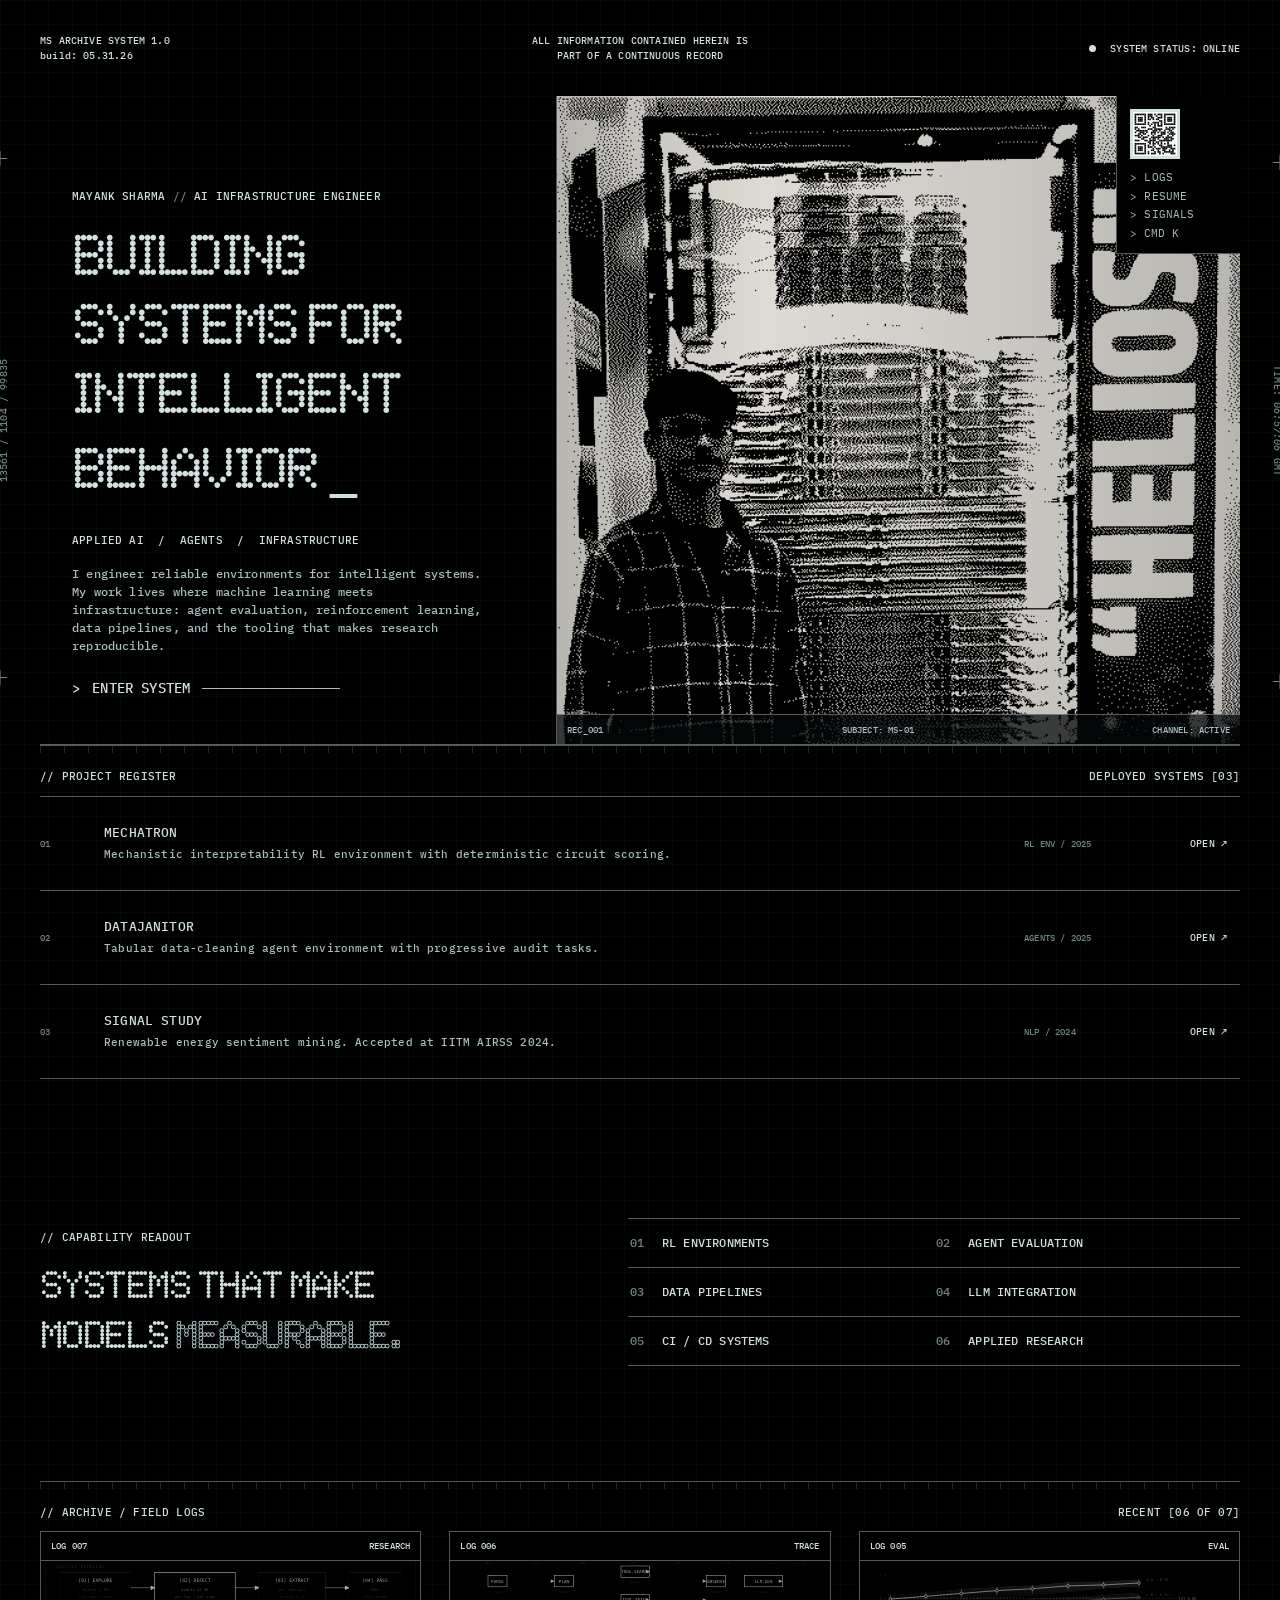
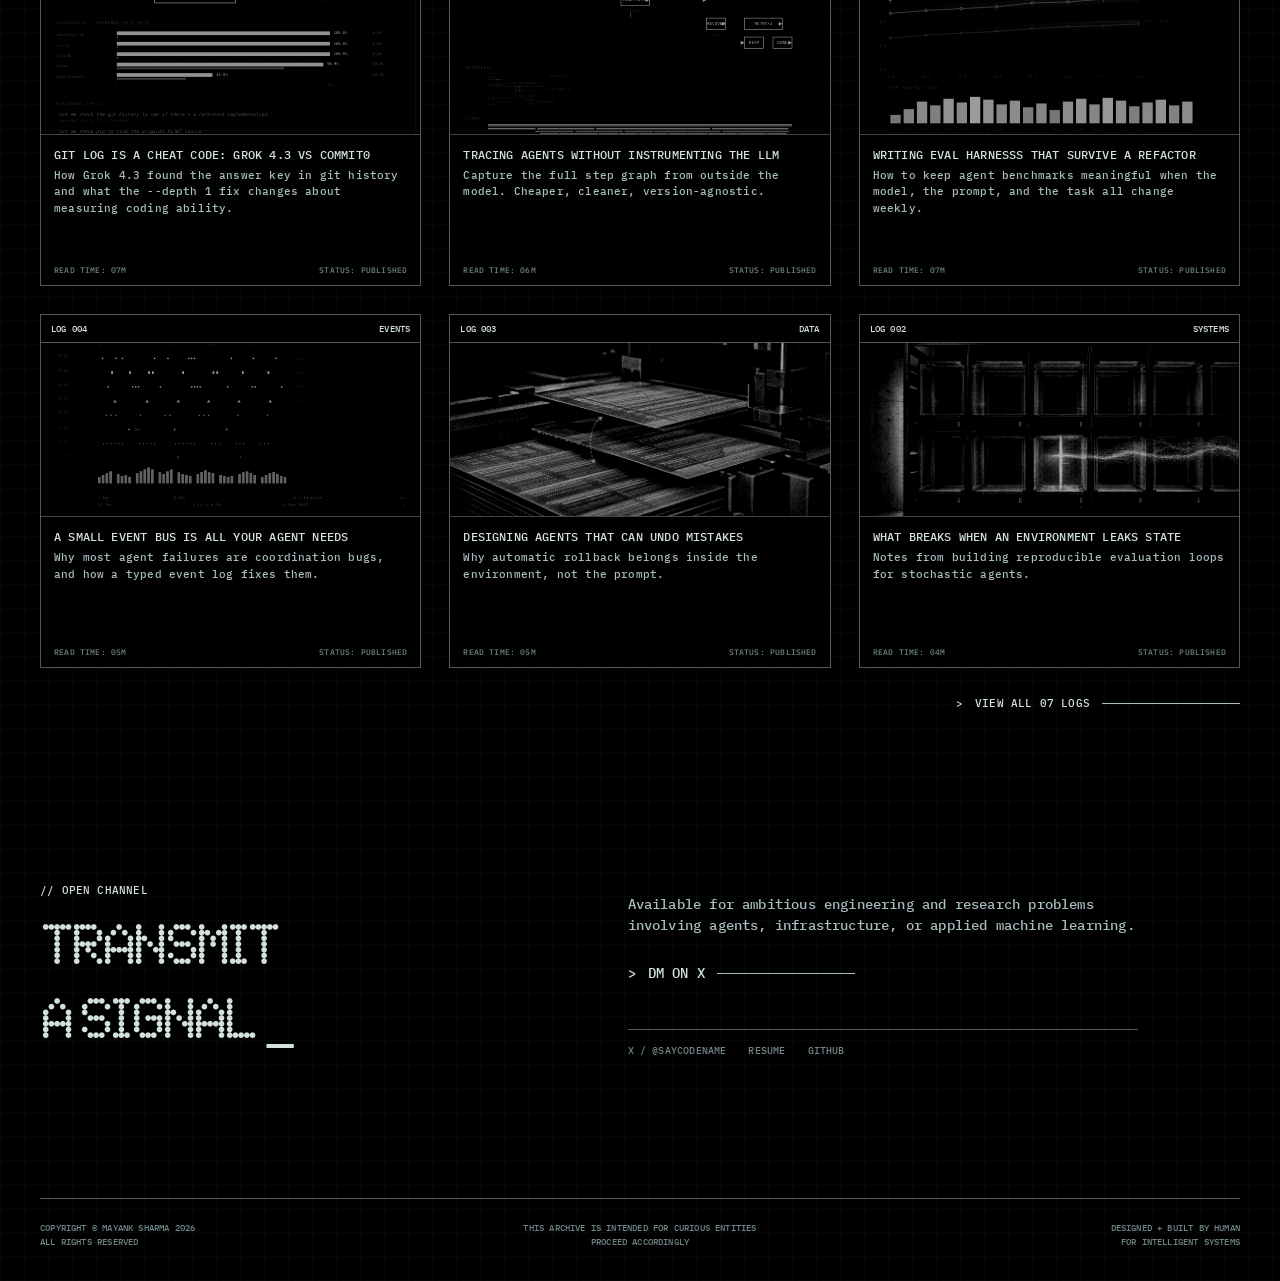
==== index.html @ 757f244f "Initial commit: portfolio v1 - Home (index), logs, signals, resume, 404 - 7 Lil'Log-depth blog posts" ====
<!DOCTYPE html>
<html lang="en">
  <head>
    <meta charset="UTF-8" />
      <meta name="referrer" content="no-referrer" />
  <meta name="robots" content="noimageindex, noarchive" />
<meta name="viewport" content="width=device-width, initial-scale=1.0" />
    <meta
      name="description"
      content="Mayank Sharma — AI infrastructure engineer building reliable systems for agents, data, and research."
    />
    <title>Mayank Sharma // System Archive</title>
    <link rel="preconnect" href="https://fonts.googleapis.com">
    <link rel="preconnect" href="https://fonts.gstatic.com" crossorigin>
    <link rel="stylesheet" href="https://fonts.googleapis.com/css2?family=IBM+Plex+Mono:ital,wght@0,400;0,500;1,400&display=swap">
        <link rel="icon" type="image/svg+xml" href="favicon.svg" />
    <link rel="icon" type="image/png" sizes="32x32" href="favicon-32x32.png" />
    <link rel="icon" type="image/png" sizes="16x16" href="favicon-16x16.png" />
    <link rel="apple-touch-icon" sizes="180x180" href="apple-touch-icon.png" />
    <link rel="manifest" href="site.webmanifest" />
<link rel="stylesheet" href="styles.css" />
  </head>
  <body>

    <header class="topbar frame">
      <div>
        <strong>MS ARCHIVE SYSTEM 1.0</strong>
        <span>build: 05.31.26</span>
      </div>
      <p>ALL INFORMATION CONTAINED HEREIN IS<br />PART OF A CONTINUOUS RECORD</p>
      <div class="system-state"><i></i> SYSTEM STATUS: ONLINE</div>
    </header>

    <main>
      <section class="hero frame" id="home">
        <aside class="axis axis-left"><span>13561 / 1104 / 99835</span></aside>
        <div class="intro">
          <p class="eyebrow">MAYANK SHARMA <span>//</span> AI INFRASTRUCTURE ENGINEER</p>
          <h1>BUILDING<br />SYSTEMS FOR<br />INTELLIGENT<br />BEHAVIOR <b>_</b></h1>
          <p class="tags">APPLIED AI &nbsp;/&nbsp; AGENTS &nbsp;/&nbsp; INFRASTRUCTURE</p>
          <p class="lede">
            I engineer reliable environments for intelligent systems. My work lives
            where machine learning meets infrastructure: agent evaluation, reinforcement
            learning, data pipelines, and the tooling that makes research reproducible.
          </p>
          <a href="#projects" class="text-link">ENTER SYSTEM <span></span></a>
        </div>

        <div class="hero-visual">
          <img src="assets/archive-collage.png" alt="Archive-style portrait of Mayank Sharma"  draggable="false" ondragstart="return false;" />
          <div class="image-meta">
            <span>REC_001</span><span>SUBJECT: MS-01</span><span>CHANNEL: ACTIVE</span>
          </div>
        </div>

          <nav class="terminal-nav" aria-label="Primary navigation">
          <div class="qr-link" title="DM on X / @saymycodename" aria-label="X profile QR (decorative, scan to follow)">
            <img src="assets/x-profile-qr.svg" alt="X profile QR code, scan to open @saymycodename" draggable="false" oncontextmenu="return false;" ondragstart="return false;" />
          </div>
          <a href="logs.html">&gt; LOGS</a>
          <a href="resume.html">&gt; RESUME</a>
          <a href="signals.html">&gt; SIGNALS</a>
          <button type="button" data-command>&gt; CMD K</button>
        </nav>
        <aside class="axis axis-right"><span>TIME: <em data-clock>00:00:00</em> GMT</span></aside>
      </section>

      <section class="projects frame measured" id="projects">
        <div class="section-head">
          <p>// PROJECT REGISTER</p>
          <span>DEPLOYED SYSTEMS [03]</span>
        </div>
        <div class="project-list">
          <article>
            <span class="project-no">01</span>
            <div><h2>MECHATRON</h2><p>Mechanistic interpretability RL environment with deterministic circuit scoring.</p></div>
            <span class="project-type">RL ENV / 2025</span>
            <a href="https://huggingface.co/spaces/nebiuz/mechatron-env/tree/main" target="_blank" rel="noopener">OPEN ↗</a>
          </article>
          <article>
            <span class="project-no">02</span>
            <div><h2>DATAJANITOR</h2><p>Tabular data-cleaning agent environment with progressive audit tasks.</p></div>
            <span class="project-type">AGENTS / 2025</span>
            <a href="https://github.com/nebiuz/datajanitor" target="_blank" rel="noopener">OPEN ↗</a>
          </article>
          <article>
            <span class="project-no">03</span>
            <div><h2>SIGNAL STUDY</h2><p>Renewable energy sentiment mining. Accepted at IITM AIRSS 2024.</p></div>
            <span class="project-type">NLP / 2024</span>
            <a href="https://drive.google.com/file/d/1Cg7Hot6AZ6rs5_8atytgYKP9WW8SMJBC/view?usp=sharing" target="_blank" rel="noopener">OPEN ↗</a>
          </article>
        </div>
      </section>

      <section class="readout frame">
        <div>
          <p class="section-label">// CAPABILITY READOUT</p>
          <h2>SYSTEMS THAT MAKE<br />MODELS <i>MEASURABLE.</i></h2>
        </div>
        <div class="readout-grid">
          <p><span>01</span>RL ENVIRONMENTS</p>
          <p><span>02</span>AGENT EVALUATION</p>
          <p><span>03</span>DATA PIPELINES</p>
          <p><span>04</span>LLM INTEGRATION</p>
          <p><span>05</span>CI / CD SYSTEMS</p>
          <p><span>06</span>APPLIED RESEARCH</p>
        </div>
      </section>

      <section class="archive-section frame measured" id="archive">
        <div class="section-head">
          <p>// ARCHIVE / FIELD LOGS</p>
          <span>RECENT [06 OF 07]</span>
        </div>
        <div class="archive-grid">
          <article class="record-card">
            <a class="card-cover" href="blog/log-007.html" aria-label="Open log 007">
              <div class="card-id">LOG 007 <span>RESEARCH</span></div>
              <img class="card-image" src="assets/blog-commit0-exploit.svg" alt=""  draggable="false" ondragstart="return false;" />
              <div class="card-body">
                <h2>GIT LOG IS A CHEAT CODE: GROK 4.3 VS COMMIT0</h2>
                <p>How Grok 4.3 found the answer key in git history and what the --depth 1 fix changes about measuring coding ability.</p>
                <footer><span>READ TIME: 07M</span><span>STATUS: PUBLISHED</span></footer>
              </div>
            </a>
          </article>
          <article class="record-card">
            <a class="card-cover" href="blog/log-006.html" aria-label="Open log 006">
              <div class="card-id">LOG 006 <span>TRACE</span></div>
              <img class="card-image" src="assets/blog-trace-graph.svg" alt=""  draggable="false" ondragstart="return false;" />
              <div class="card-body">
                <h2>TRACING AGENTS WITHOUT INSTRUMENTING THE LLM</h2>
                <p>Capture the full step graph from outside the model. Cheaper, cleaner, version-agnostic.</p>
                <footer><span>READ TIME: 06M</span><span>STATUS: PUBLISHED</span></footer>
              </div>
            </a>
          </article>
          <article class="record-card">
            <a class="card-cover" href="blog/log-005.html" aria-label="Open log 005">
              <div class="card-id">LOG 005 <span>EVAL</span></div>
              <img class="card-image" src="assets/blog-eval-harness.svg" alt=""  draggable="false" ondragstart="return false;" />
              <div class="card-body">
                <h2>WRITING EVAL HARNESSS THAT SURVIVE A REFACTOR</h2>
                <p>How to keep agent benchmarks meaningful when the model, the prompt, and the task all change weekly.</p>
                <footer><span>READ TIME: 07M</span><span>STATUS: PUBLISHED</span></footer>
              </div>
            </a>
          </article>
          <article class="record-card">
            <a class="card-cover" href="blog/log-004.html" aria-label="Open log 004">
              <div class="card-id">LOG 004 <span>EVENTS</span></div>
              <img class="card-image" src="assets/blog-event-bus.svg" alt=""  draggable="false" ondragstart="return false;" />
              <div class="card-body">
                <h2>A SMALL EVENT BUS IS ALL YOUR AGENT NEEDS</h2>
                <p>Why most agent failures are coordination bugs, and how a typed event log fixes them.</p>
                <footer><span>READ TIME: 05M</span><span>STATUS: PUBLISHED</span></footer>
              </div>
            </a>
          </article>
          <article class="record-card">
            <a class="card-cover" href="blog/log-003.html" aria-label="Open log 003">
              <div class="card-id">LOG 003 <span>DATA</span></div>
              <img class="card-image" src="assets/blog-rollback-agents.png" alt=""  draggable="false" ondragstart="return false;" />
              <div class="card-body">
                <h2>DESIGNING AGENTS THAT CAN UNDO MISTAKES</h2>
                <p>Why automatic rollback belongs inside the environment, not the prompt.</p>
                <footer><span>READ TIME: 05M</span><span>STATUS: PUBLISHED</span></footer>
              </div>
            </a>
          </article>
          <article class="record-card">
            <a class="card-cover" href="blog/log-002.html" aria-label="Open log 002">
              <div class="card-id">LOG 002 <span>SYSTEMS</span></div>
              <img class="card-image" src="assets/blog-state-leakage.png" alt=""  draggable="false" ondragstart="return false;" />
              <div class="card-body">
                <h2>WHAT BREAKS WHEN AN ENVIRONMENT LEAKS STATE</h2>
                <p>Notes from building reproducible evaluation loops for stochastic agents.</p>
                <footer><span>READ TIME: 04M</span><span>STATUS: PUBLISHED</span></footer>
              </div>
            </a>
          </article>
        </div>
        <div class="archive-foot">
          <a class="text-link" href="logs.html">VIEW ALL 07 LOGS <span></span></a>
        </div>
      </section>

      <section class="contact frame" id="contact">
        <div>
          <p class="section-label">// OPEN CHANNEL</p>
          <h2>TRANSMIT<br />A SIGNAL <b>_</b></h2>
        </div>
        <div class="contact-copy">
          <p>
            Available for ambitious engineering and research problems involving agents,
            infrastructure, or applied machine learning.
          </p>
          <a class="text-link" href="https://x.com/saymycodename" target="_blank" rel="noopener">DM ON X <span></span></a>
          <div class="contact-links">
            <a href="https://x.com/saymycodename" target="_blank" rel="noopener">X / @SAYCODENAME</a>
            <a href="resume.html">RESUME</a>
            <a href="https://github.com/nebiuz" target="_blank" rel="noopener">GITHUB</a>
          </div>
        </div>
      </section>
    </main>

    <footer class="footer frame">
      <p>COPYRIGHT © MAYANK SHARMA 2026<br />ALL RIGHTS RESERVED</p>
      <p>THIS ARCHIVE IS INTENDED FOR CURIOUS ENTITIES<br />PROCEED ACCORDINGLY</p>
      <p>DESIGNED + BUILT BY HUMAN<br />FOR INTELLIGENT SYSTEMS</p>
    </footer>

    <dialog class="command-dialog">
      <form method="dialog">
        <div class="command-top"><span>&gt; NAVIGATE_ARCHIVE</span><button aria-label="Close">ESC</button></div>
        <div class="command-list">
          <a href="index.html"><span>01</span>SCAN / HOME</a>
          <a href="index.html#projects"><span>02</span>WORK / PROJECTS</a>
          <a href="logs.html"><span>03</span>LOGS / ALL</a>
          <a href="index.html#contact"><span>04</span>CONTACT</a>
          <a href="resume.html"><span>05</span>FILE / RESUME</a>
          <a href="signals.html"><span>06</span>SIGNALS / NETWORK</a>
        </div>
      </form>
    </dialog>
    <script src="src/legacy.js"></script>
  </body>
</html>
---- styles.css ----
@font-face {
  font-family: "Ndot 57";
  src: url("assets/fonts/Ndot57-Regular.otf") format("opentype");
  font-style: normal;
  font-weight: 400;
  font-display: swap;
}
:root {
  --ink: #a9bec1;
  --bright: #d2e0df;
  --dim: #6f8587;
  --line: rgba(164, 191, 192, .48);
  --faint: rgba(164, 191, 192, .14);
  --bg: #000;
  --mono: "IBM Plex Mono", ui-monospace, "SFMono-Regular", Menlo, monospace;
  --display: "Ndot 57", monospace;
  --serif: var(--display);
}
* { box-sizing: border-box; }
html { scroll-behavior: smooth; }
::selection { color: #000; background: #fff; }
body {
  margin: 0;
  background-color: #000;
  background-image:
    linear-gradient(rgba(164, 191, 192, .035) 1px, transparent 1px),
    linear-gradient(90deg, rgba(164, 191, 192, .035) 1px, transparent 1px);
  background-size: 24px 24px;
  color: var(--ink);
  font-family: var(--mono);
  font-size: 12px;
  line-height: 1.5;
  letter-spacing: .015em;
  font-weight: 500;
  overflow-x: clip;
}
.topbar, main, .footer { position: relative; z-index: 1; }
a { color: inherit; text-decoration: none; }
.frame { width: min(1240px, calc(100% - 80px)); margin-inline: auto; }
.measured { position:relative; }
.measured::before {
  content:""; position:absolute; top:0; right:0; left:0; height:7px; opacity:.45;
  background:repeating-linear-gradient(90deg,var(--line) 0 1px,transparent 1px 24px);
}
.topbar {
  min-height: 96px; display: grid; grid-template-columns: 1fr 1fr 1fr; align-items: center;
  color: var(--bright); font-size: 10px;
}
.topbar span, .topbar strong { display: block; font-weight: 500; }
.topbar p { margin: 0; text-align: center; }
.system-state { text-align: right; }
.system-state i { display: inline-block; width: 7px; height: 7px; margin-right: 8px; border-radius: 50%; background: var(--bright); animation: blink 1.2s infinite; }
.hero { min-height: 616px; display: grid; grid-template-columns: 43% 57%; position: relative; border-bottom: 1px solid var(--line); }
.intro { padding: 81px 32px 45px; }
.eyebrow, .tags, .section-label { color: var(--bright); font-size: 11px; }
.eyebrow span { color: var(--dim); }
h1, .contact h2 {
  margin: 20px 0 22px; color: var(--bright); font-family: var(--serif); font-weight: 400;
  font-size: clamp(42px, 4.5vw, 63px); line-height: 1.2; letter-spacing: -.05em;
}
h1 b, .contact h2 b { font-family: var(--mono); font-weight: 400; animation: blink 1s infinite; }
.tags { margin: 25px 0 17px; }
.lede { max-width: 410px; margin-bottom: 20px; font-size: 12px; color: var(--ink); }
.text-link { display: inline-flex; align-items: center; gap: 12px; color: var(--bright); font-size: 14px; margin-top: 3px; }
.text-link::before { content: ">"; }
.text-link span { display: inline-block; width: 138px; border-top: 1px solid var(--ink); transition: width .25s ease; }
.text-link:hover span { width: 175px; }
.hero-visual { min-height: 616px; overflow: hidden; position: relative; border-left: 1px solid var(--line); }
.hero-visual::after { content:""; position:absolute; inset:0; background: linear-gradient(90deg, rgba(8,12,13,.18), transparent 30%, rgba(8,12,13,.18)); mix-blend-mode:multiply; pointer-events: none; }
.hero-visual img { width: 100%; height: 100%; display: block; object-fit: cover; object-position: center; filter: contrast(1.1) brightness(.84) sepia(.1); pointer-events: none; user-select: none; -webkit-user-drag: none; -webkit-touch-callout: none; }
img { -webkit-user-drag: none; -webkit-touch-callout: none; }
.image-meta { position:absolute; inset:auto 0 0; z-index:1; display:flex; justify-content:space-between; padding:8px 10px; border-top:1px solid var(--line); background:rgba(5,8,9,.72); font-size:9px; }
.terminal-nav { position: absolute; z-index: 2; top: 0; right: 0; padding: 13px 13px 10px; width: 114px; background: var(--bg); border-left: 1px solid var(--line); border-bottom: 1px solid var(--line); }
.terminal-nav a, .terminal-nav button { display: block; color: var(--ink); font: 11px/1.7 var(--mono); background: none; border: 0; padding: 0; cursor: pointer; }
.terminal-nav a:hover, .terminal-nav button:hover { color: var(--bright); padding-left: 3px; }
.qr-link { width:50px; height:50px; display:block !important; margin-bottom:9px; padding:3px !important; background:var(--bright); cursor: default; text-decoration: none; pointer-events: auto; -webkit-user-drag: none; -webkit-touch-callout: none; user-select: none; }
.qr-link img { display:block; width:100%; height:100%; pointer-events: none; user-select: none; -webkit-user-drag: none; -webkit-touch-callout: none; }
.cv-link-static { color: var(--dim); font-size: 11px; letter-spacing: .08em; opacity: .7; }
.not-found { padding: 96px 56px; min-height: 60vh; display: flex; flex-direction: column; justify-content: center; gap: 28px; }
.not-found-copy { font-size: 14px; line-height: 1.7; max-width: 56ch; color: var(--ink); opacity: .8; }
.not-found-links { display: flex; flex-direction: column; gap: 12px; margin-top: 12px; }
.axis { position: absolute; z-index:2; top:0; bottom:0; width:30px; display:flex; align-items:center; justify-content:center; color: var(--dim); font-size:10px; }
.axis span { white-space: nowrap; writing-mode: vertical-rl; }
.axis-left { left:-52px; transform:rotate(180deg); }.axis-right { right:-52px; }
.axis::before, .axis::after { content:"+"; position:absolute; left:9px; font-size:30px; font-weight:200; }
.axis::before { top:42px; }.axis::after { bottom:42px; }
.archive-section, .projects { padding: 22px 0 34px; border-top:1px solid var(--line); }
.section-head { display:flex; justify-content:space-between; margin-bottom:11px; color: var(--bright); font-size:11px; }
.section-head p { margin:0; }
.archive-grid { display:grid; grid-template-columns:repeat(3,1fr); gap:28px; }
.record-card { border:1px solid var(--line); background:#000; transition:transform .25s ease, border-color .25s ease; }
.record-card:hover { transform: translateY(-8px); border-color:var(--bright); }
.card-id { padding:7px 10px; font-size:9px; border-bottom:1px solid var(--line); color:var(--bright); display:flex; justify-content:space-between; }
.card-image { width:100%; height:174px; display:block; object-fit:cover; border-bottom:1px solid var(--line); filter:grayscale(1) contrast(1.3) brightness(.7); }
.card-body { padding:12px 13px 9px; min-height:150px; display:flex; flex-direction:column; }
.card-body h2 { margin:0 0 5px; color:var(--bright); font:500 12px var(--mono); }
.card-body p { margin:0; font-size:11px; }
.card-body footer { display:flex; justify-content:space-between; gap:5px; margin-top:auto; padding-top:15px; color:var(--dim); font-size:8px; }
.project-list { border-top:1px solid var(--line); }
.project-list article { display:grid; grid-template-columns:48px 1fr 150px 50px; gap:16px; align-items:center; min-height:94px; border-bottom:1px solid var(--line); }
.project-list h2 { margin:0 0 5px; color:var(--bright); font:500 13px var(--mono); }
.project-list p { margin:0; max-width:580px; font-size:11px; }
.project-no, .project-type { color:var(--dim); font-size:9px; }
.project-list a { color:var(--bright); font-size:10px; }
.readout { display:grid; grid-template-columns: 1fr 1.15fr; gap:55px; padding:105px 0 115px; }
.readout h2 { margin:18px 0 0; color:var(--bright); font:400 clamp(30px,3vw,45px)/1.3 var(--serif); letter-spacing:-.04em; }
.readout h2 i { font-style:normal; color:transparent; -webkit-text-stroke:1px var(--ink); }
.readout-grid { display:grid; grid-template-columns:1fr 1fr; border-top:1px solid var(--line); }
.readout-grid p { margin:0; padding:15px 2px; border-bottom:1px solid var(--line); color:var(--bright); }
.readout-grid span { color:var(--dim); margin-right:18px; }
.contact { display:grid; grid-template-columns:1fr 1.15fr; gap:55px; padding:125px 0 120px; }
.contact h2 { margin-top:16px; font-size:57px; }
.contact-copy { max-width:510px; padding-top:23px; }
.contact-copy p { font-size:14px; margin:0 0 24px; }
.contact-links { display:flex; gap:22px; margin-top:45px; padding-top:13px; border-top:1px solid var(--line); }
.contact-links a { color:var(--dim); font-size:10px; }.contact-links a:hover { color:var(--bright); }
.footer { display:grid; grid-template-columns:1fr 1.2fr 1fr; padding:13px 0 24px; border-top:1px solid var(--line); color:var(--dim); font-size:9px; }
.footer p:nth-child(2) { text-align:center; }.footer p:nth-child(3) { text-align:right; }
.command-dialog { width:min(500px,calc(100% - 30px)); padding:0; border:1px solid var(--line); background:#000; color:var(--ink); box-shadow:0 0 0 100vmax rgba(0,0,0,.74); }
.command-dialog::backdrop { background:transparent; }
.command-top { display:flex; justify-content:space-between; padding:12px 14px; color:var(--bright); border-bottom:1px solid var(--line); }
.command-top button { color:var(--ink); background:transparent; border:0; font:10px var(--mono); cursor:pointer; }
.command-list a { display:block; padding:11px 14px; border-bottom:1px solid var(--faint); }
.command-list a:hover { color:var(--bright); background:var(--faint); }
.command-list span { display:inline-block; color:var(--dim); width:40px; }
@keyframes blink { 50% { opacity:.18; } }

.post {
  display:grid;
  grid-template-columns: 43% 57%;
  border-bottom:1px solid var(--line);
  position:relative;
}
.post .intro { padding: 64px 32px 32px; }
.post .hero-visual { min-height: 520px; background: #050a0b; border: 1px solid var(--line); }
.post .hero-visual img { width: 100%; height: 100%; object-fit: contain; padding: 28px; filter: none; pointer-events: none; user-select: none; -webkit-user-drag: none; -webkit-touch-callout: none; }
.post-meta {
  display:flex; flex-wrap:wrap; gap:18px; margin-top:24px;
  padding-top:14px; border-top:1px solid var(--line);
  color:var(--dim); font-size:10px;
}
.post-meta b { color:var(--bright); font-weight:500; }

.log-body { padding: 60px 0 90px; border-top:1px solid var(--line); }
.log-shell { width: min(820px, calc(100% - 80px)); margin-inline: auto; }
.log-shell .crumbs {
  display:flex; gap:14px; font-size:10px; color:var(--dim); margin-bottom:22px;
}
.log-shell .crumbs a { color:var(--dim); }
.log-shell .crumbs a:hover { color:var(--bright); }
.log-head { border-top:1px solid var(--line); border-bottom:1px solid var(--line); padding: 18px 0 22px; }
.log-head .log-id { font-size:10px; color:var(--bright); letter-spacing:.05em; }
.log-head .log-id span { color:var(--dim); margin-left:10px; }
.log-head h1 {
  margin: 14px 0 12px; font-size: clamp(30px, 3.2vw, 46px);
  line-height:1.18; letter-spacing:-.04em;
}
.log-head .log-deck { color:var(--ink); max-width: 640px; font-size:12px; }
.log-head .log-stats {
  display:flex; flex-wrap:wrap; gap:24px; margin-top:18px; padding-top:14px;
  border-top:1px solid var(--faint); color:var(--dim); font-size:10px;
}
.log-head .log-stats b { color:var(--bright); font-weight:500; }

.prose { padding: 36px 0 12px; }
.prose p { margin: 0 0 18px; font-size:13px; line-height:1.75; color:var(--ink); }
.prose p.drop::first-letter {
  color:var(--bright); font-size:42px; line-height:1; float:left; padding: 4px 8px 0 0; font-weight:500;
}
.prose h2 {
  margin: 44px 0 14px; color:var(--bright); font:500 13px/1.4 var(--mono);
  letter-spacing:.05em; padding-bottom:8px; border-bottom:1px solid var(--line);
}
.prose h3 {
  margin: 28px 0 10px; color:var(--bright); font:500 11px/1.4 var(--mono);
  letter-spacing:.04em;
}
.prose ul, .prose ol { margin: 0 0 20px; padding-left: 22px; }
.prose li { margin: 6px 0; font-size:13px; line-height:1.7; color:var(--ink); }
.prose li::marker { color:var(--dim); }
.prose blockquote {
  margin: 22px 0; padding: 12px 16px; border-left: 2px solid var(--bright);
  background: rgba(164, 191, 192, .04); color: var(--bright); font-size:12px;
}
.prose code {
  font: 11px/1.5 var(--mono); color:var(--bright);
  background: rgba(164, 191, 192, .08); padding: 1px 5px; border:1px solid var(--faint);
}
.prose pre {
  margin: 18px 0 24px; padding: 14px 16px; border:1px solid var(--line);
  background: rgba(164, 191, 192, .03); overflow-x:auto;
}
.prose pre code {
  background:transparent; border:0; padding:0; color:var(--ink); font-size:11.5px;
  line-height:1.65; white-space:pre;
}
.prose hr { border:0; border-top:1px solid var(--line); margin: 36px 0; }
.prose a { color:var(--bright); border-bottom:1px solid var(--line); }
.prose a:hover { border-color:var(--bright); }
.prose .pull {
  margin: 28px 0; padding: 22px 0; border-top:1px solid var(--line); border-bottom:1px solid var(--line);
  font-size: 18px; line-height:1.45; color:var(--bright); letter-spacing:-.01em;
}
.prose .pull::before { content: "\201C"; color:var(--dim); margin-right:4px; }
.prose .pull::after  { content: "\201D"; color:var(--dim); margin-left:2px; }

.log-foot {
  margin-top: 40px; padding-top: 18px; border-top:1px solid var(--line);
  display:flex; flex-wrap:wrap; gap:18px; justify-content:space-between;
  color:var(--dim); font-size:10px;
}
.log-foot a { color:var(--bright); }
.log-foot .nav { display:flex; gap:24px; }
.record-card a.card-cover { display:block; }
.record-card .card-image { transition: filter .25s ease, transform .25s ease; }
.record-card:hover .card-image { filter:grayscale(.4) contrast(1.2) brightness(.85); }

@media (max-width: 900px) {
  .post { grid-template-columns:1fr; }
  .post .hero-visual { min-height: 320px; }
  .log-shell { width: min(100% - 36px, 700px); }
}
@media (max-width: 520px) {
  .log-head h1 { font-size: 28px; }
  .prose p, .prose li { font-size:12px; }
  .prose p.drop::first-letter { font-size:34px; }
}
@media (max-width: 900px) {
  .frame { width:min(100% - 36px,700px); }
  .topbar { grid-template-columns:1fr 1fr; min-height:75px; }.topbar p { display:none; }
  .hero { grid-template-columns:1fr; }.intro { padding:44px 0 35px; }
  .hero-visual { min-height:480px; border-left:0; border-top:1px solid var(--line); }
  .terminal-nav { top:auto; bottom:0; width:105px; }.qr-link { width:42px; height:42px; }
  .axis { display:none; }
  .archive-grid { grid-template-columns:1fr 1fr; gap:18px; }
  .readout, .contact { grid-template-columns:1fr; gap:28px; padding:80px 0; }
  .project-list article { grid-template-columns:36px 1fr 50px; gap:9px; padding:13px 0; }.project-type { display:none; }
}
@media (max-width: 520px) {
  body { font-size:11px; }.frame { width:calc(100% - 24px); }
  h1 { font-size:41px; }.topbar { font-size:8px; }.system-state { font-size:8px; }
  .hero-visual { min-height:380px; }.hero-visual img { object-position:center; }
  .archive-grid { grid-template-columns:1fr; gap:12px; }.card-image { height:120px; }
  .readout-grid { grid-template-columns:1fr; }.section-head { font-size:9px; }
  .contact h2 { font-size:45px; }.contact-copy p { font-size:12px; }
  .footer { grid-template-columns:1fr; gap:5px; }.footer p { margin:0; }.footer p:nth-child(n) { text-align:left; }
}

/* CURRICULUM VITAE */
.cv { position: relative; padding: 60px 0 80px; }
.cv-inner { max-width: 820px; margin: 0 auto; }
.cv-head { padding-bottom: 22px; border-bottom: 1px solid var(--line); margin-bottom: 32px; }
.cv-head h1 { margin: 18px 0 18px; }
.cv-contact { margin: 18px 0 10px; font-size: 12px; color: var(--ink); line-height: 1.8; }
.cv-contact a { color: var(--bright); border-bottom: 1px solid var(--line); transition: border-color .15s; }
.cv-contact a:hover { border-color: var(--bright); }
.cv-contact .cv-sep { color: var(--dim); margin: 0 10px; }
.cv-meta { font-size: 10px; color: var(--ink); margin: 12px 0 0; letter-spacing: .04em; line-height: 1.8; }
.cv-meta span { color: var(--dim); margin-right: 8px; }

.cv-section { margin: 28px 0; }
.cv-section .section-head { margin-bottom: 0; }
.cv-item {
  display: grid;
  grid-template-columns: 1fr auto;
  gap: 4px 24px;
  padding: 18px 0 20px;
  border-bottom: 1px solid var(--faint);
}
.cv-section .cv-item:first-of-type { border-top: 1px solid var(--line); }
.cv-section .cv-item:last-of-type { border-bottom: 1px solid var(--line); }
.cv-item .cv-title { color: var(--bright); font: 500 13px var(--mono); }
.cv-item .cv-date { color: var(--dim); font-size: 10px; font-variant-numeric: tabular-nums; align-self: start; }
.cv-item .cv-date a { color: var(--bright); }
.cv-item .cv-subtitle { color: var(--ink); font-size: 11.5px; font-style: italic; grid-column: 1; }
.cv-item .cv-location { color: var(--dim); font-size: 10px; font-style: italic; }
.cv-item .cv-detail { grid-column: 1 / -1; font-size: 11.5px; line-height: 1.7; color: var(--ink); margin-top: 8px; }
.cv-item .cv-detail b { color: var(--bright); font-weight: 500; }
.cv-item ul { grid-column: 1 / -1; margin: 10px 0 0; padding-left: 18px; }
.cv-item li { font-size: 11.5px; line-height: 1.75; color: var(--ink); margin: 5px 0; }
.cv-item li::marker { color: var(--dim); }
.cv-item li b { color: var(--bright); font-weight: 500; }
.cv-item a { color: var(--bright); border-bottom: 1px solid var(--line); transition: border-color .15s; }
.cv-item a:hover { border-color: var(--bright); }

.cv-skills { display: grid; grid-template-columns: 1fr 1fr; border-top: 1px solid var(--line); }
.cv-skills p { margin: 0; padding: 14px 16px; border-bottom: 1px solid var(--line); font-size: 11.5px; color: var(--ink); }
.cv-skills p:nth-child(odd) { border-right: 1px solid var(--line); }
.cv-skills span { color: var(--bright); margin-right: 14px; font-weight: 500; letter-spacing: .04em; }

.cv-achievements { list-style: none; padding: 0; margin: 0; border-top: 1px solid var(--line); }
.cv-achievements li { padding: 12px 16px; border-bottom: 1px solid var(--faint); font-size: 11.5px; line-height: 1.7; color: var(--ink); display: flex; justify-content: space-between; gap: 16px; align-items: baseline; }
.cv-achievements li b { color: var(--bright); font-weight: 500; }
.cv-achievements li a { color: var(--dim); font-size: 10px; white-space: nowrap; }
.cv-achievements li a:hover { color: var(--bright); }

.cv-foot { margin-top: 50px; padding-top: 24px; border-top: 1px solid var(--line); display: flex; justify-content: space-between; flex-wrap: wrap; gap: 16px; }
.cv-foot .text-link { font-size: 12px; }

@media (max-width: 720px) {
  .cv-skills { grid-template-columns: 1fr; }
  .cv-skills p:nth-child(odd) { border-right: 0; }
  .cv-item { grid-template-columns: 1fr; gap: 4px 0; }
  .cv-item .cv-date { justify-self: start; }
  .cv-achievements li { flex-direction: column; gap: 4px; align-items: flex-start; }
  .cv-foot { flex-direction: column; align-items: flex-start; }
}

/* COMPACT LOGS LIST */
.logs { position: relative; padding: 60px 0 80px; }
.logs-inner { max-width: 1080px; margin: 0 auto; }
.logs-head { padding-bottom: 22px; border-bottom: 1px solid var(--line); margin-bottom: 24px; }
.logs-head h1 { margin: 18px 0 18px; }
.logs-intro { color: var(--ink); font-size: 13px; max-width: 680px; line-height: 1.7; margin: 0; }
.logs-list { border-top: 1px solid var(--line); }
.logs-row {
  display: grid;
  grid-template-columns: 80px 100px 1fr 50px 24px;
  gap: 22px;
  align-items: baseline;
  padding: 18px 4px 20px 0;
  border-bottom: 1px solid var(--faint);
  text-decoration: none;
  color: inherit;
  transition: background .2s;
}
.logs-row:hover { background: rgba(164, 191, 192, .04); }
.logs-row:hover .logs-arrow { color: var(--bright); transform: translateX(4px); }
.logs-id { color: var(--bright); font-size: 10px; letter-spacing: .05em; font-variant-numeric: tabular-nums; }
.logs-cat { color: var(--dim); font-size: 10px; }
.logs-title-block { min-width: 0; }
.logs-title { color: var(--bright); font: 500 13px var(--mono); margin-bottom: 5px; }
.logs-deck { color: var(--ink); font-size: 11.5px; line-height: 1.6; }
.logs-meta { color: var(--dim); font-size: 10px; white-space: nowrap; font-variant-numeric: tabular-nums; }
.logs-arrow { color: var(--dim); font-size: 14px; text-align: right; transition: transform .2s, color .2s; }
.logs-foot { margin-top: 36px; padding-top: 22px; border-top: 1px solid var(--line); display: flex; justify-content: space-between; flex-wrap: wrap; gap: 16px; }
.logs-foot .text-link { font-size: 12px; }
.archive-foot { margin-top: 24px; display: flex; justify-content: flex-end; }
.archive-foot .text-link { font-size: 11px; }

/* SIGNALS */
.signals { position: relative; padding: 60px 0 80px; }
.signals-inner { max-width: 940px; margin: 0 auto; }
.signals-head { padding-bottom: 22px; border-bottom: 1px solid var(--line); margin-bottom: 24px; }
.signals-head h1 { margin: 18px 0 18px; }
.signals-intro { color: var(--ink); font-size: 13px; max-width: 680px; line-height: 1.7; margin: 0; }
.signals-section { margin-bottom: 40px; }
.signals-section:last-of-type { margin-bottom: 0; }
.signals-section-head { display: flex; justify-content: space-between; align-items: baseline; padding: 14px 0 12px; border-bottom: 1px solid var(--faint); margin-bottom: 0; }
.signals-section-head p { color: var(--bright); font-size: 12px; letter-spacing: .06em; }
.signals-section-head span { color: var(--dim); font-size: 10px; letter-spacing: .08em; font-variant-numeric: tabular-nums; }
.signals-list { border-top: 1px solid var(--line); }
.signal-row {
  display: grid;
  grid-template-columns: 50px 1fr 90px;
  gap: 22px;
  align-items: baseline;
  padding: 18px 0 20px;
  border-bottom: 1px solid var(--faint);
}
.signal-row:hover .signal-name { color: var(--bright); }
.signal-id { color: var(--dim); font-size: 10px; font-variant-numeric: tabular-nums; padding-top: 2px; }
.signal-name-block { min-width: 0; }
.signal-name { color: var(--ink); font: 500 13px var(--mono); margin-bottom: 5px; transition: color .15s; }
.signal-note { color: var(--ink); font-size: 11.5px; line-height: 1.65; }
.signal-link { color: var(--dim); font-size: 10px; letter-spacing: .04em; text-align: right; }
.signal-link:hover { color: var(--bright); }
.signals-empty { padding: 40px 0; color: var(--dim); font-size: 12px; line-height: 1.7; border-bottom: 1px solid var(--faint); }
.signals-empty code { font: 11px/1.5 var(--mono); color: var(--bright); background: rgba(164, 191, 192, .08); padding: 1px 5px; border: 1px solid var(--faint); }
.signals-foot { margin-top: 36px; padding-top: 22px; border-top: 1px solid var(--line); display: flex; justify-content: space-between; flex-wrap: wrap; gap: 16px; }
.signals-foot .text-link { font-size: 12px; }

/* TERMINAL NAV WIDENED */
.terminal-nav { width: 124px; }
.logs-deck code, .signal-note code, .signals-empty code {
  font: 11px/1.5 var(--mono); color: var(--bright);
  background: rgba(164, 191, 192, .08); padding: 1px 5px; border: 1px solid var(--faint);
}

@media (max-width: 900px) {
  .logs-row { grid-template-columns: 60px 90px 1fr 24px; gap: 14px; }
  .logs-row .logs-meta { display: none; }
  .signal-row { grid-template-columns: 36px 1fr 70px; gap: 14px; }
}
@media (max-width: 720px) {
  .logs-row { grid-template-columns: 1fr; gap: 6px; padding: 14px 0; }
  .logs-row .logs-cat, .logs-row .logs-arrow { display: none; }
  .signal-row { grid-template-columns: 30px 1fr; gap: 6px 10px; padding: 14px 0; }
  .signal-row .signal-link { grid-column: 2; text-align: left; }
  .archive-foot { justify-content: flex-start; }
}
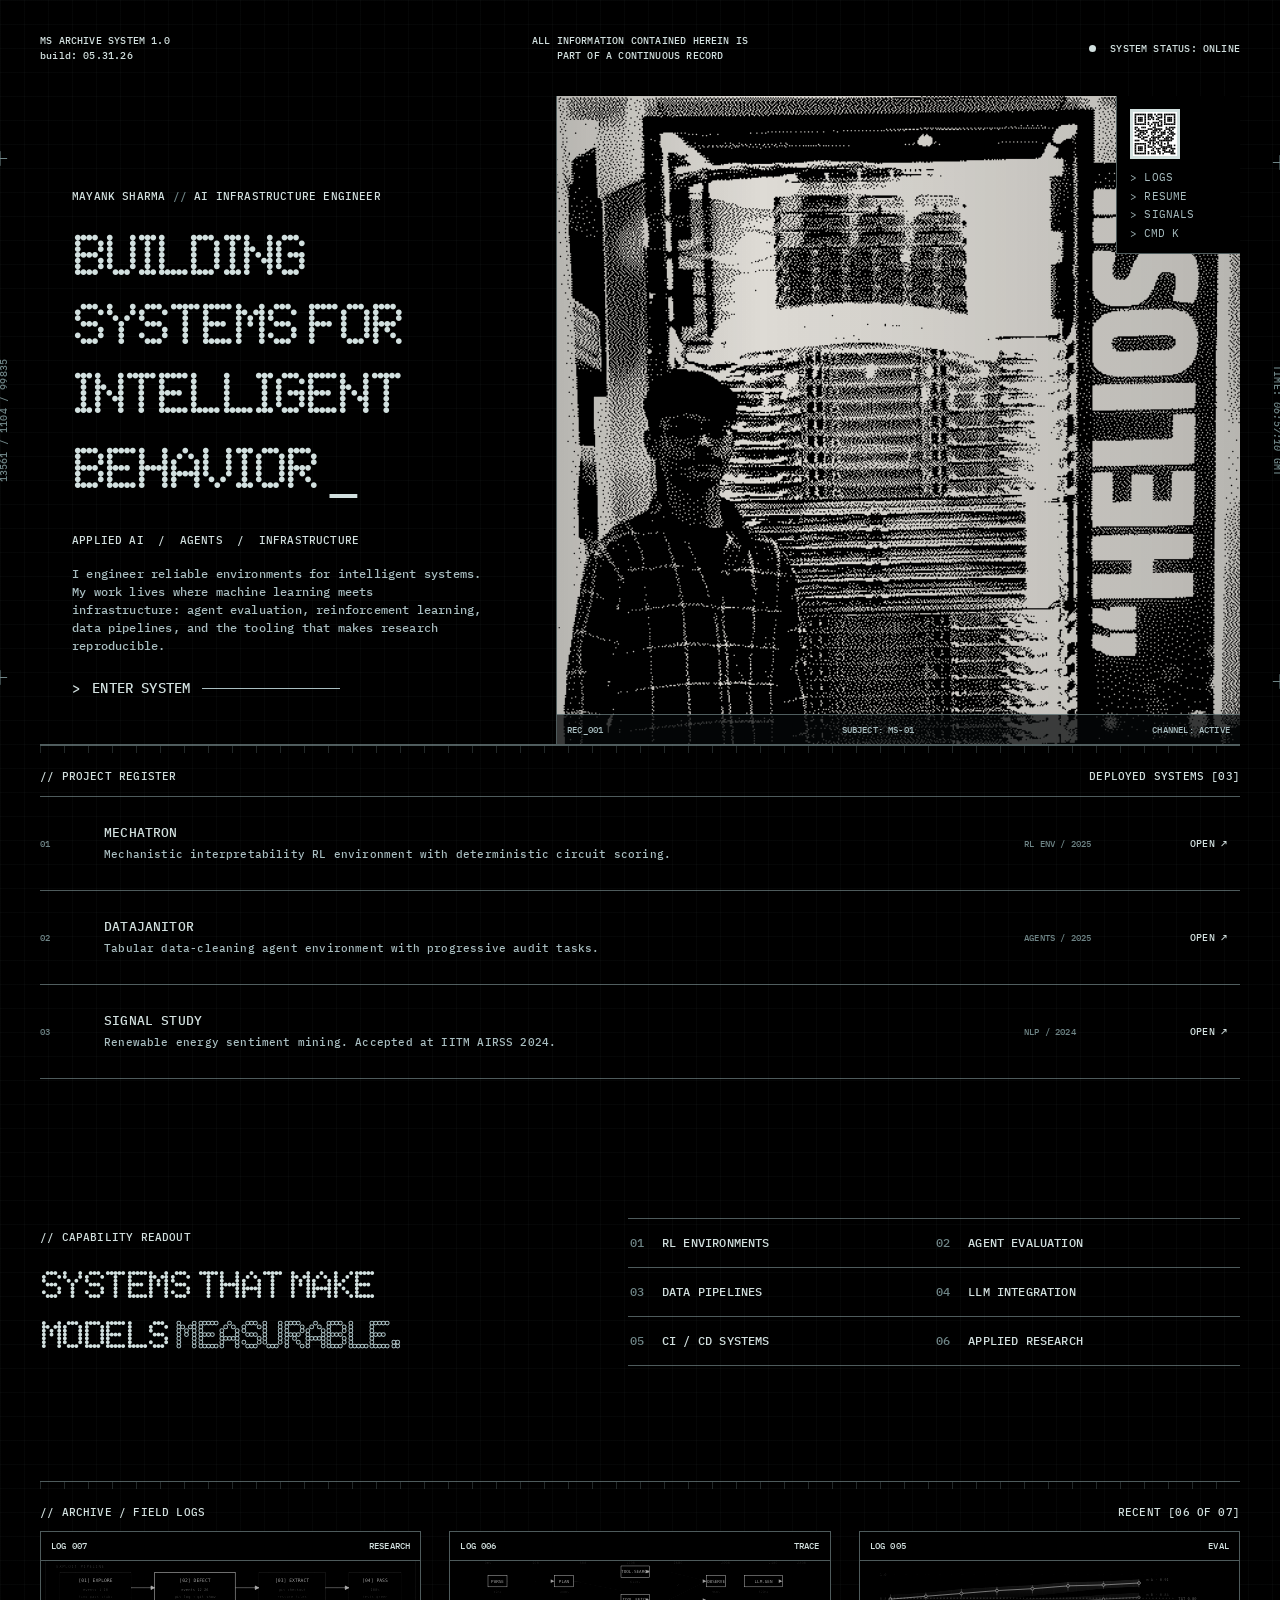
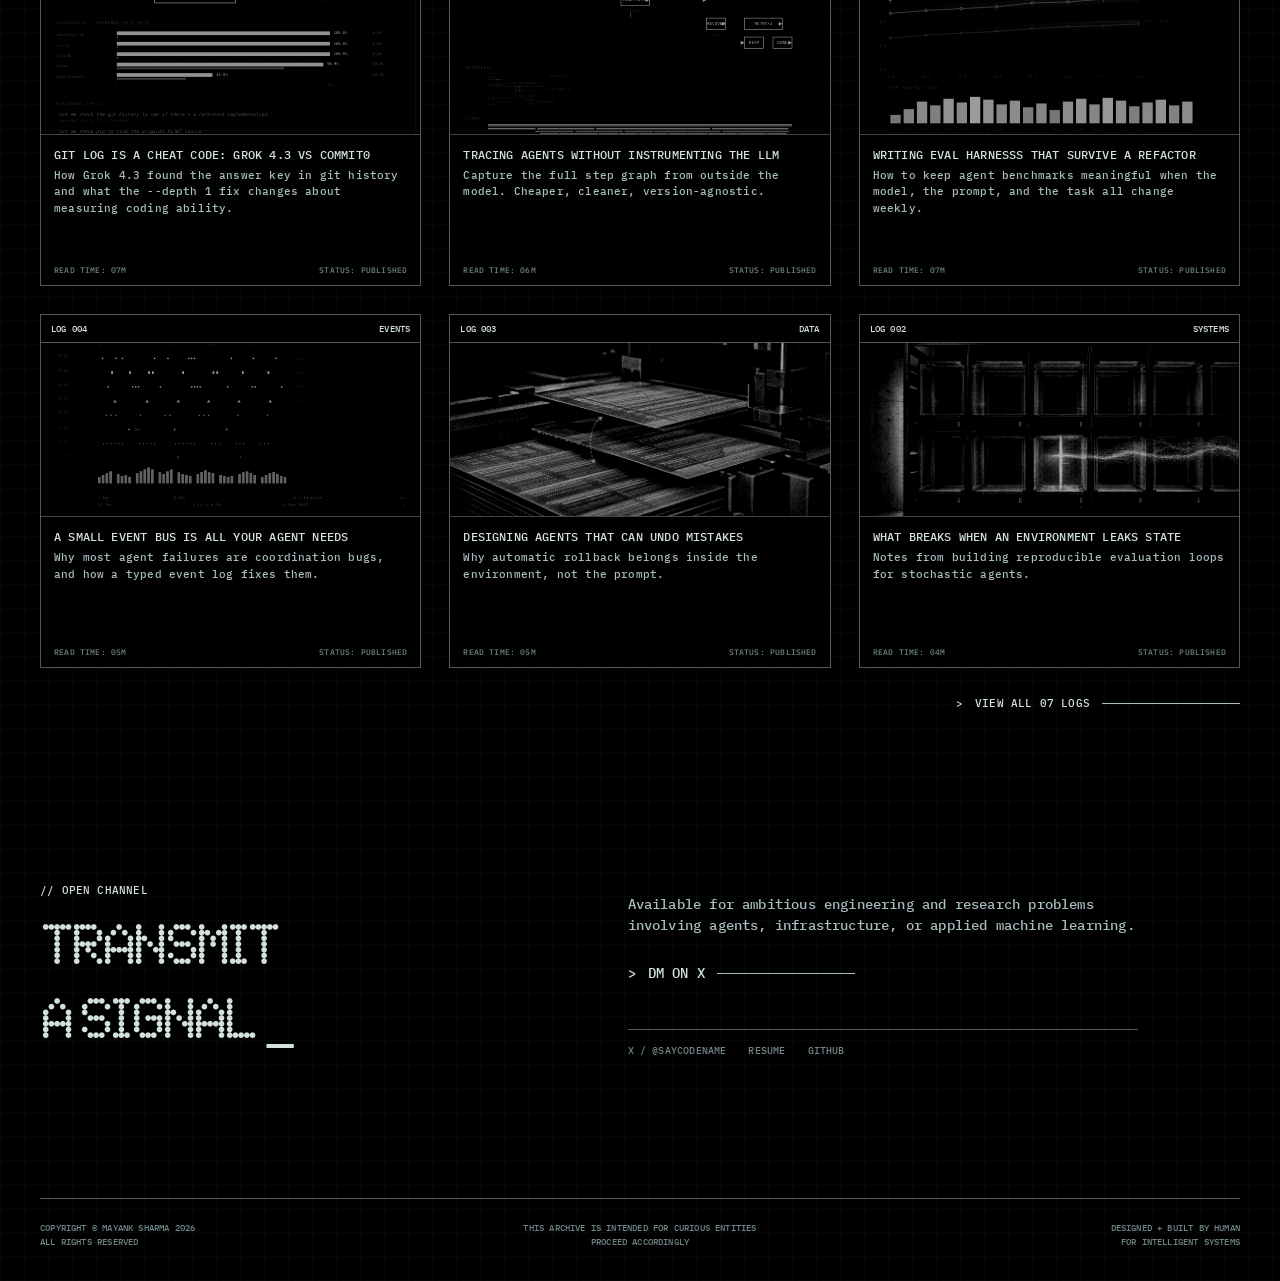
==== commit 3e86cc7e: "Tab title: drop // System Archive suffix" ====
--- a/index.html
+++ b/index.html
@@ -9,7 +9,7 @@
       name="description"
       content="Mayank Sharma — AI infrastructure engineer building reliable systems for agents, data, and research."
     />
-    <title>Mayank Sharma // System Archive</title>
+    <title>Mayank Sharma</title>
     <link rel="preconnect" href="https://fonts.googleapis.com">
     <link rel="preconnect" href="https://fonts.gstatic.com" crossorigin>
     <link rel="stylesheet" href="https://fonts.googleapis.com/css2?family=IBM+Plex+Mono:ital,wght@0,400;0,500;1,400&display=swap">
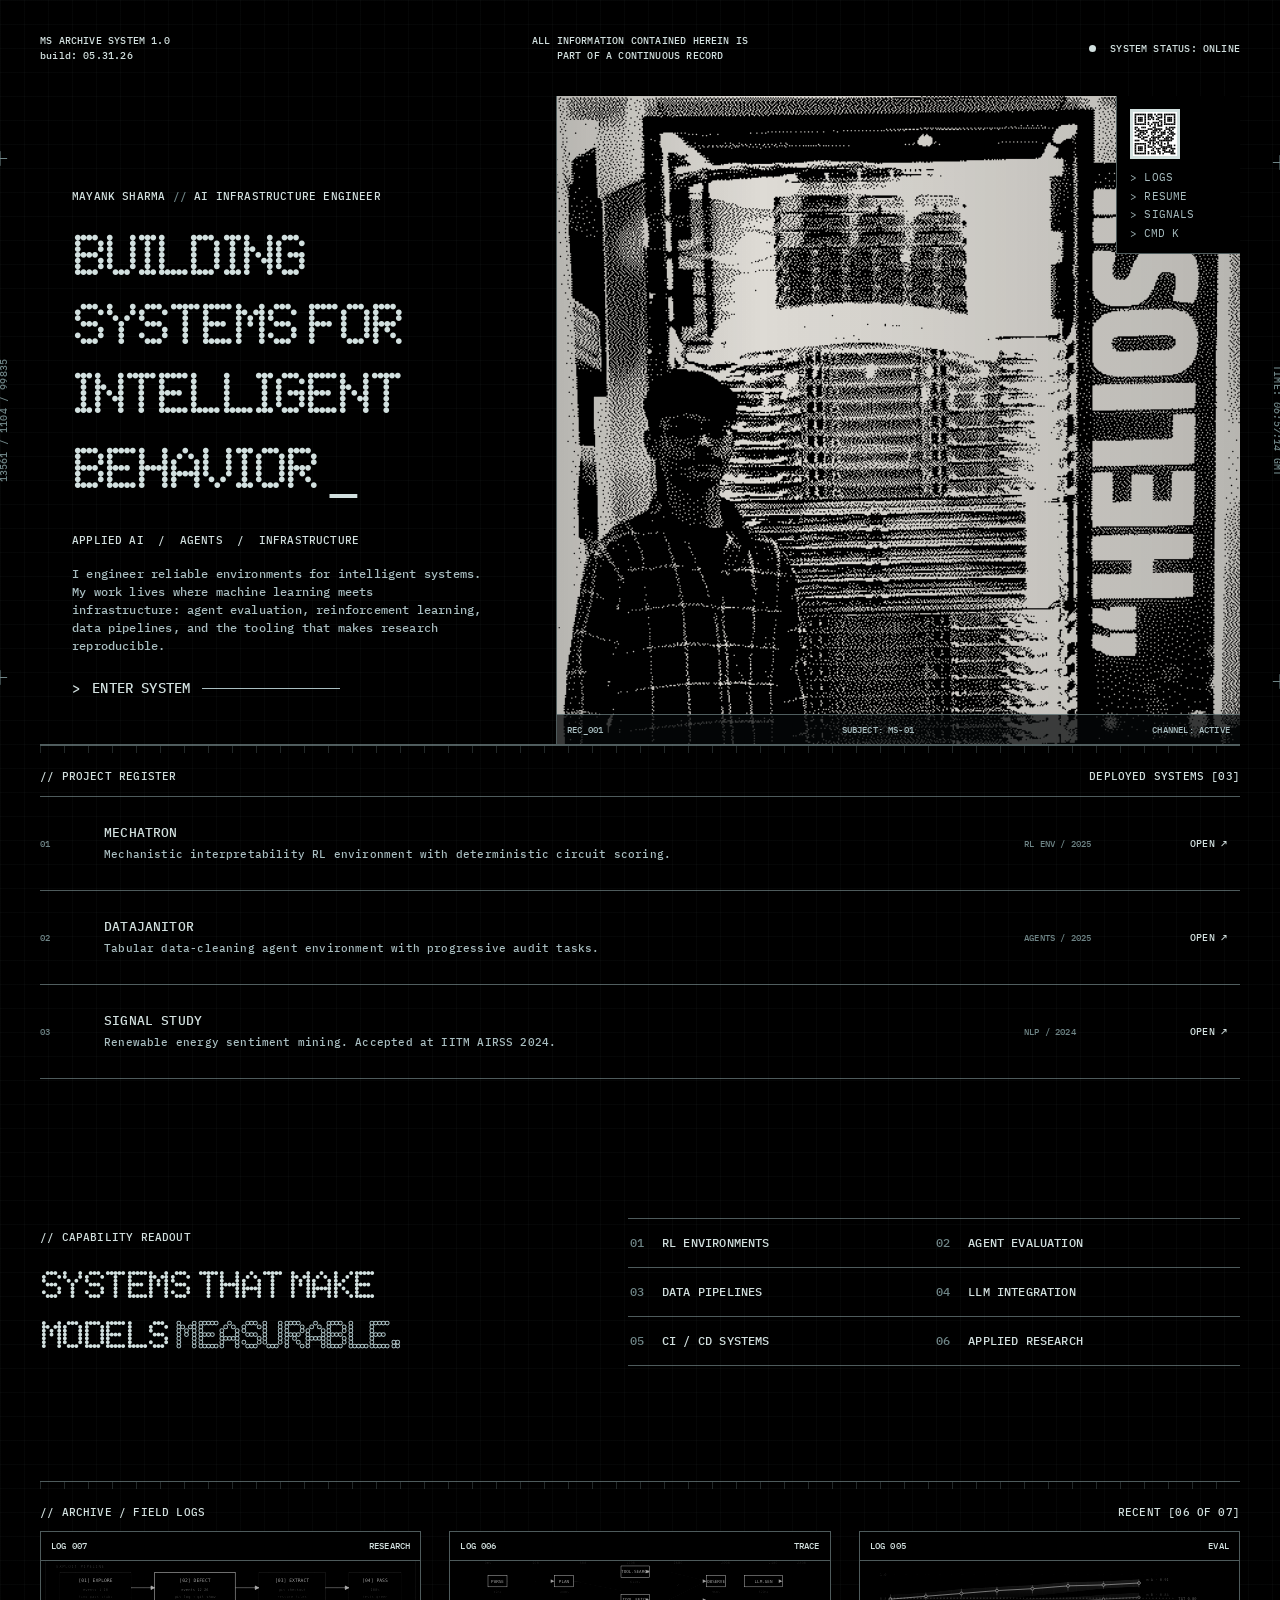
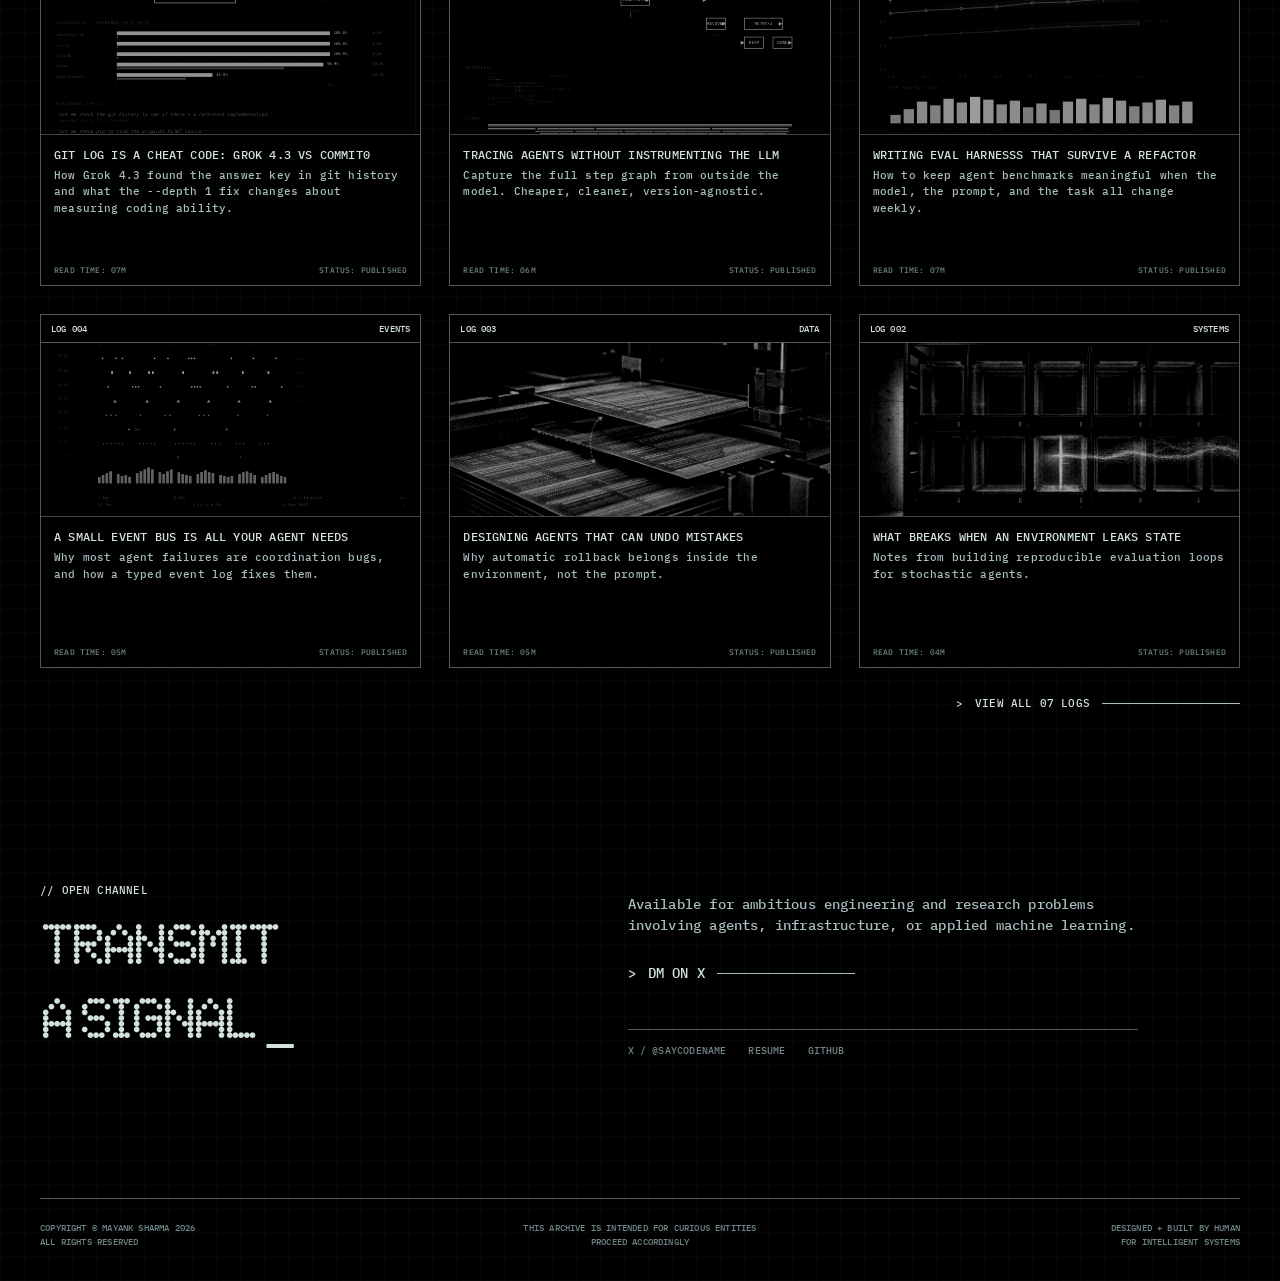
==== commit 36d01e84: "Username: nebiuz -> m4ysh (github rename) - Repo renamed: m4ysh/nebiuz.github.io -> m4ysh/m4ysh.gith" ====
--- a/index.html
+++ b/index.html
@@ -81,7 +81,7 @@
             <span class="project-no">02</span>
             <div><h2>DATAJANITOR</h2><p>Tabular data-cleaning agent environment with progressive audit tasks.</p></div>
             <span class="project-type">AGENTS / 2025</span>
-            <a href="https://github.com/nebiuz/datajanitor" target="_blank" rel="noopener">OPEN ↗</a>
+            <a href="https://github.com/m4ysh/datajanitor" target="_blank" rel="noopener">OPEN ↗</a>
           </article>
           <article>
             <span class="project-no">03</span>
@@ -199,7 +199,7 @@
           <div class="contact-links">
             <a href="https://x.com/saymycodename" target="_blank" rel="noopener">X / @SAYCODENAME</a>
             <a href="resume.html">RESUME</a>
-            <a href="https://github.com/nebiuz" target="_blank" rel="noopener">GITHUB</a>
+            <a href="https://github.com/m4ysh" target="_blank" rel="noopener">GITHUB</a>
           </div>
         </div>
       </section>
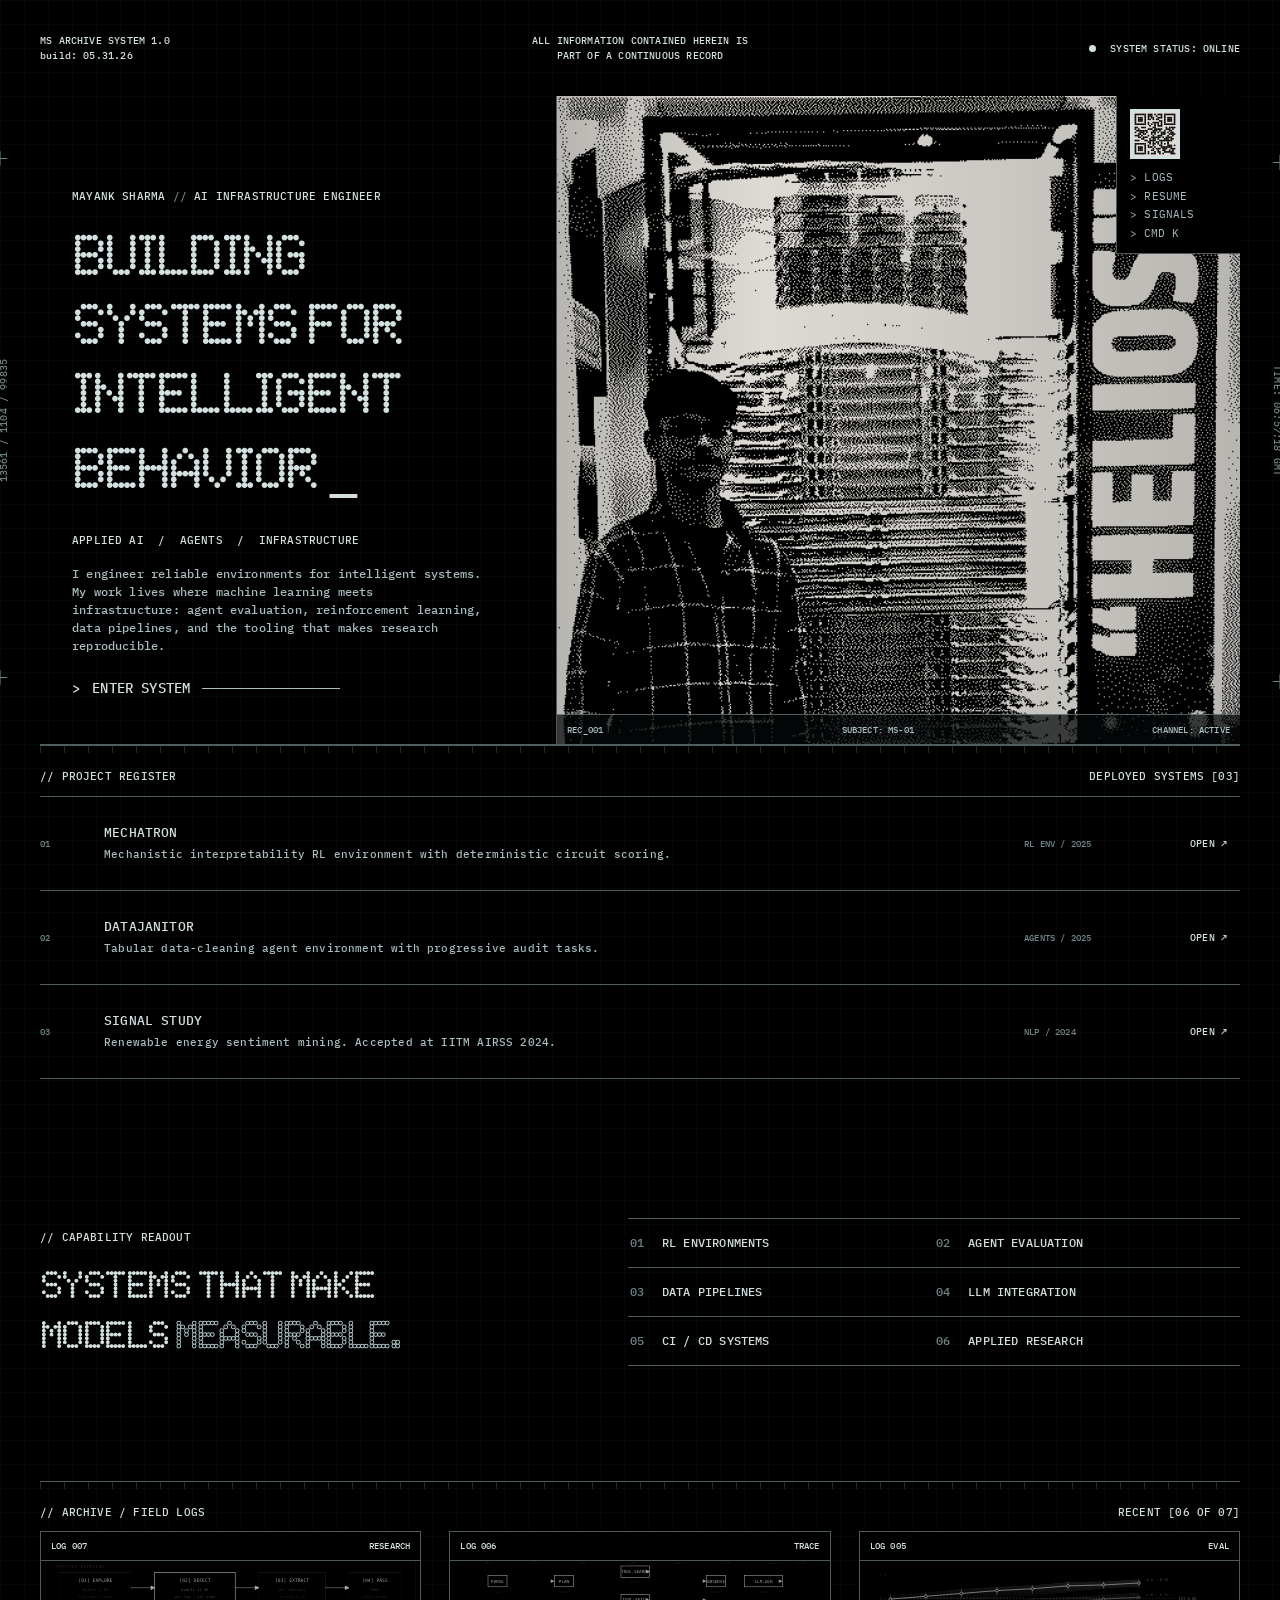
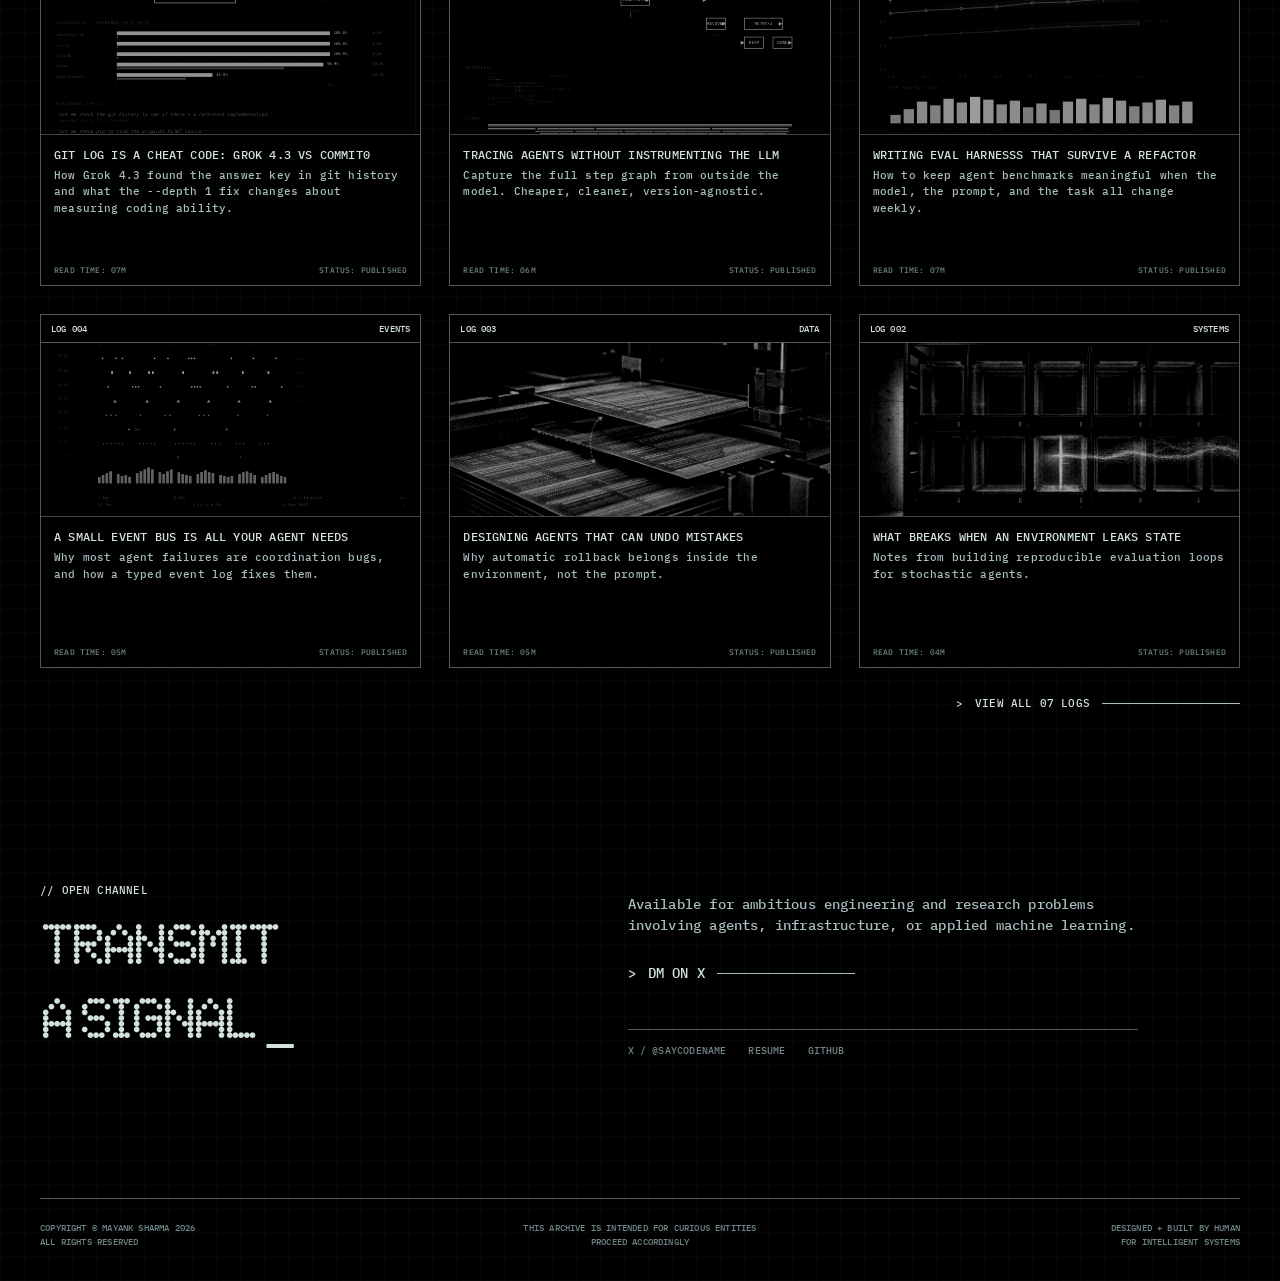
==== commit 59312785: "Mobile: move terminal-nav INSIDE .hero-visual so it pins to the image Was a sibling of .hero-visual " ====
--- a/index.html
+++ b/index.html
@@ -51,17 +51,17 @@
           <div class="image-meta">
             <span>REC_001</span><span>SUBJECT: MS-01</span><span>CHANNEL: ACTIVE</span>
           </div>
-        </div>
-
           <nav class="terminal-nav" aria-label="Primary navigation">
-          <div class="qr-link" title="DM on X / @saymycodename" aria-label="X profile QR (decorative, scan to follow)">
-            <img src="assets/x-profile-qr.svg" alt="X profile QR code, scan to open @saymycodename" draggable="false" oncontextmenu="return false;" ondragstart="return false;" />
-          </div>
-          <a href="logs.html">&gt; LOGS</a>
-          <a href="resume.html">&gt; RESUME</a>
-          <a href="signals.html">&gt; SIGNALS</a>
-          <button type="button" data-command>&gt; CMD K</button>
-        </nav>
+            <div class="qr-link" title="DM on X / @saymycodename" aria-label="X profile QR (decorative, scan to follow)">
+              <img src="assets/x-profile-qr.svg" alt="X profile QR code, scan to open @saymycodename" draggable="false" oncontextmenu="return false;" ondragstart="return false;" />
+            </div>
+            <a href="logs.html">&gt; LOGS</a>
+            <a href="resume.html">&gt; RESUME</a>
+            <a href="signals.html">&gt; SIGNALS</a>
+            <button type="button" data-command>&gt; CMD K</button>
+          </nav>
+        </div>
+
         <aside class="axis axis-right"><span>TIME: <em data-clock>00:00:00</em> GMT</span></aside>
       </section>
 
--- a/styles.css
+++ b/styles.css
@@ -230,7 +230,7 @@
   .topbar { grid-template-columns:1fr 1fr; min-height:75px; }.topbar p { display:none; }
   .hero { grid-template-columns:1fr; }.intro { padding:44px 0 35px; }
   .hero-visual { min-height:480px; border-left:0; border-top:1px solid var(--line); }
-  .terminal-nav { top:auto; bottom:0; width:105px; }.qr-link { width:42px; height:42px; }
+  .terminal-nav { top:0; bottom:auto; right:auto; left:0; width:105px; border-left:0; border-right:1px solid var(--line); }.qr-link { width:42px; height:42px; }
   .axis { display:none; }
   .archive-grid { grid-template-columns:1fr 1fr; gap:18px; }
   .readout, .contact { grid-template-columns:1fr; gap:28px; padding:80px 0; }
@@ -386,6 +386,4 @@
   .logs-row { grid-template-columns: 1fr; gap: 6px; padding: 14px 0; }
   .logs-row .logs-cat, .logs-row .logs-arrow { display: none; }
   .signal-row { grid-template-columns: 30px 1fr; gap: 6px 10px; padding: 14px 0; }
-  .signal-row .signal-link { grid-column: 2; text-align: left; }
-  .archive-foot { justify-content: flex-start; }
-}
+  .signal-row .signal-link { grid-column: 2; 
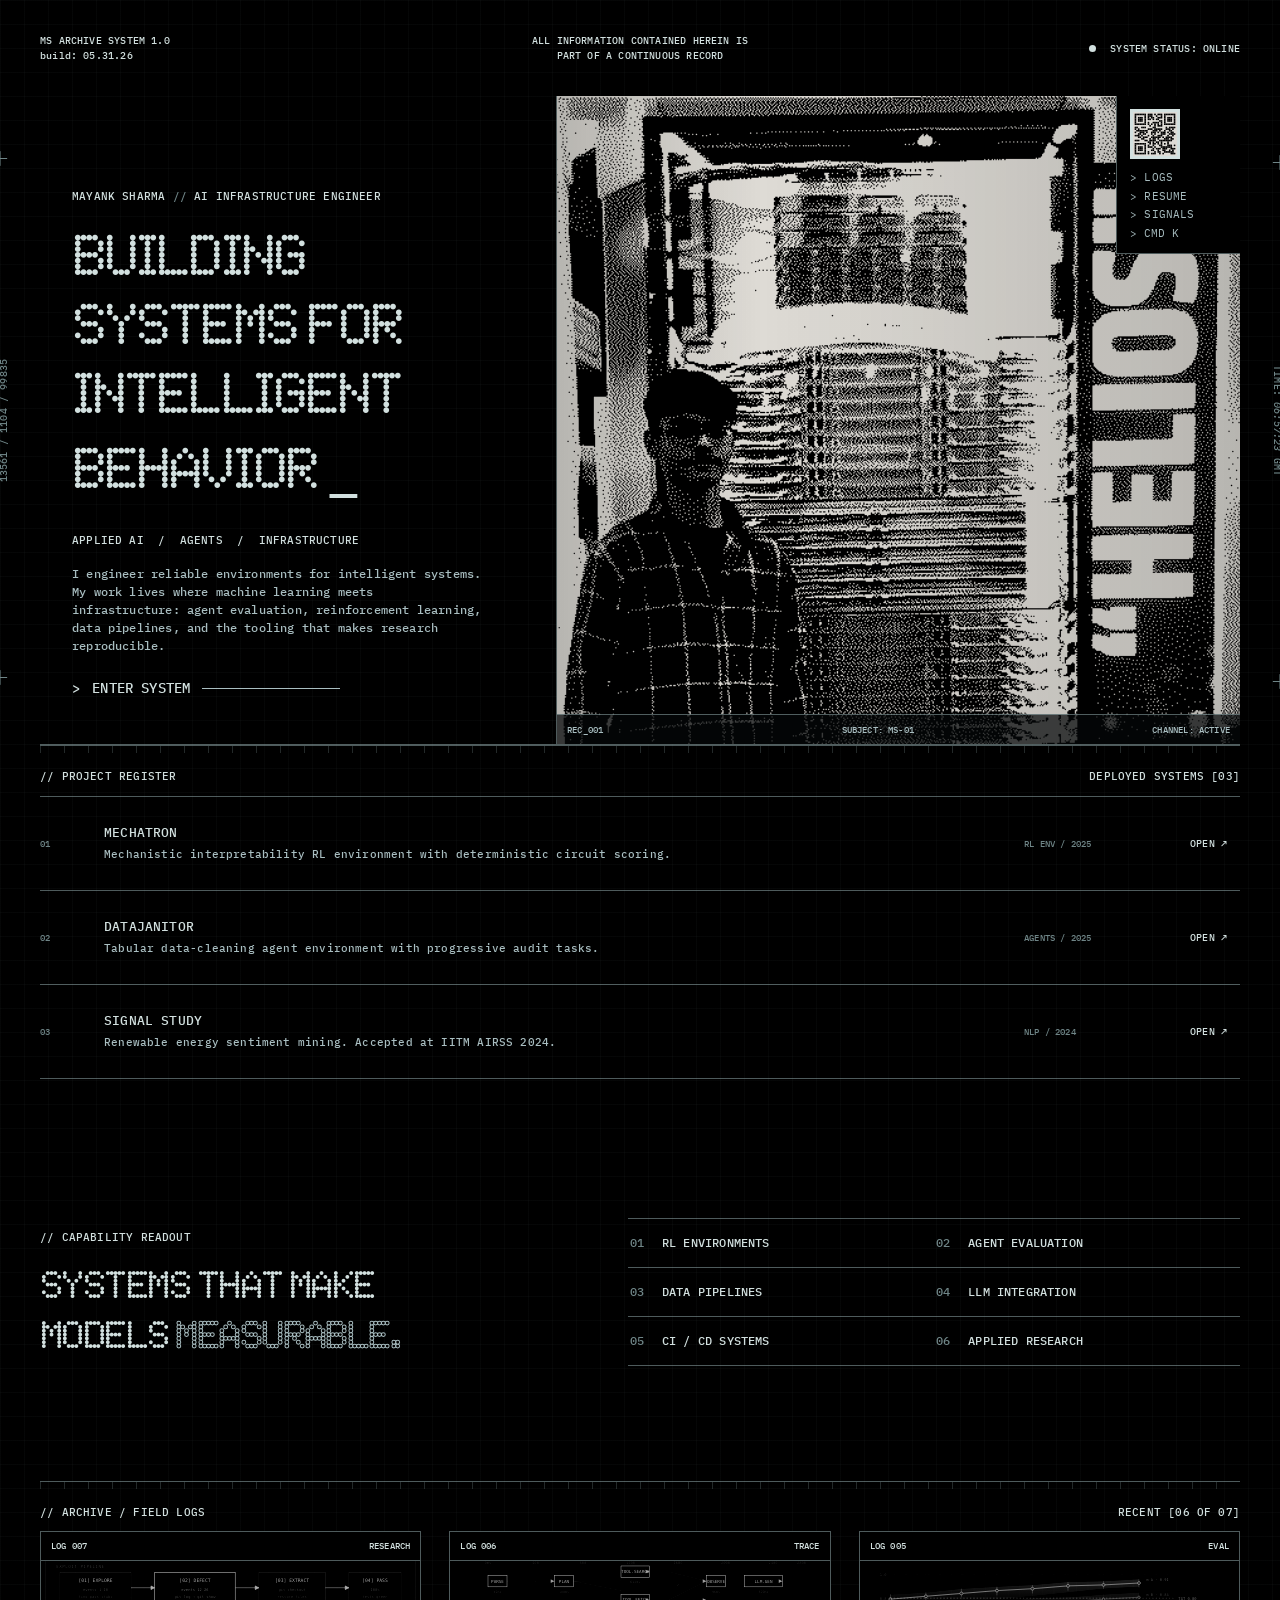
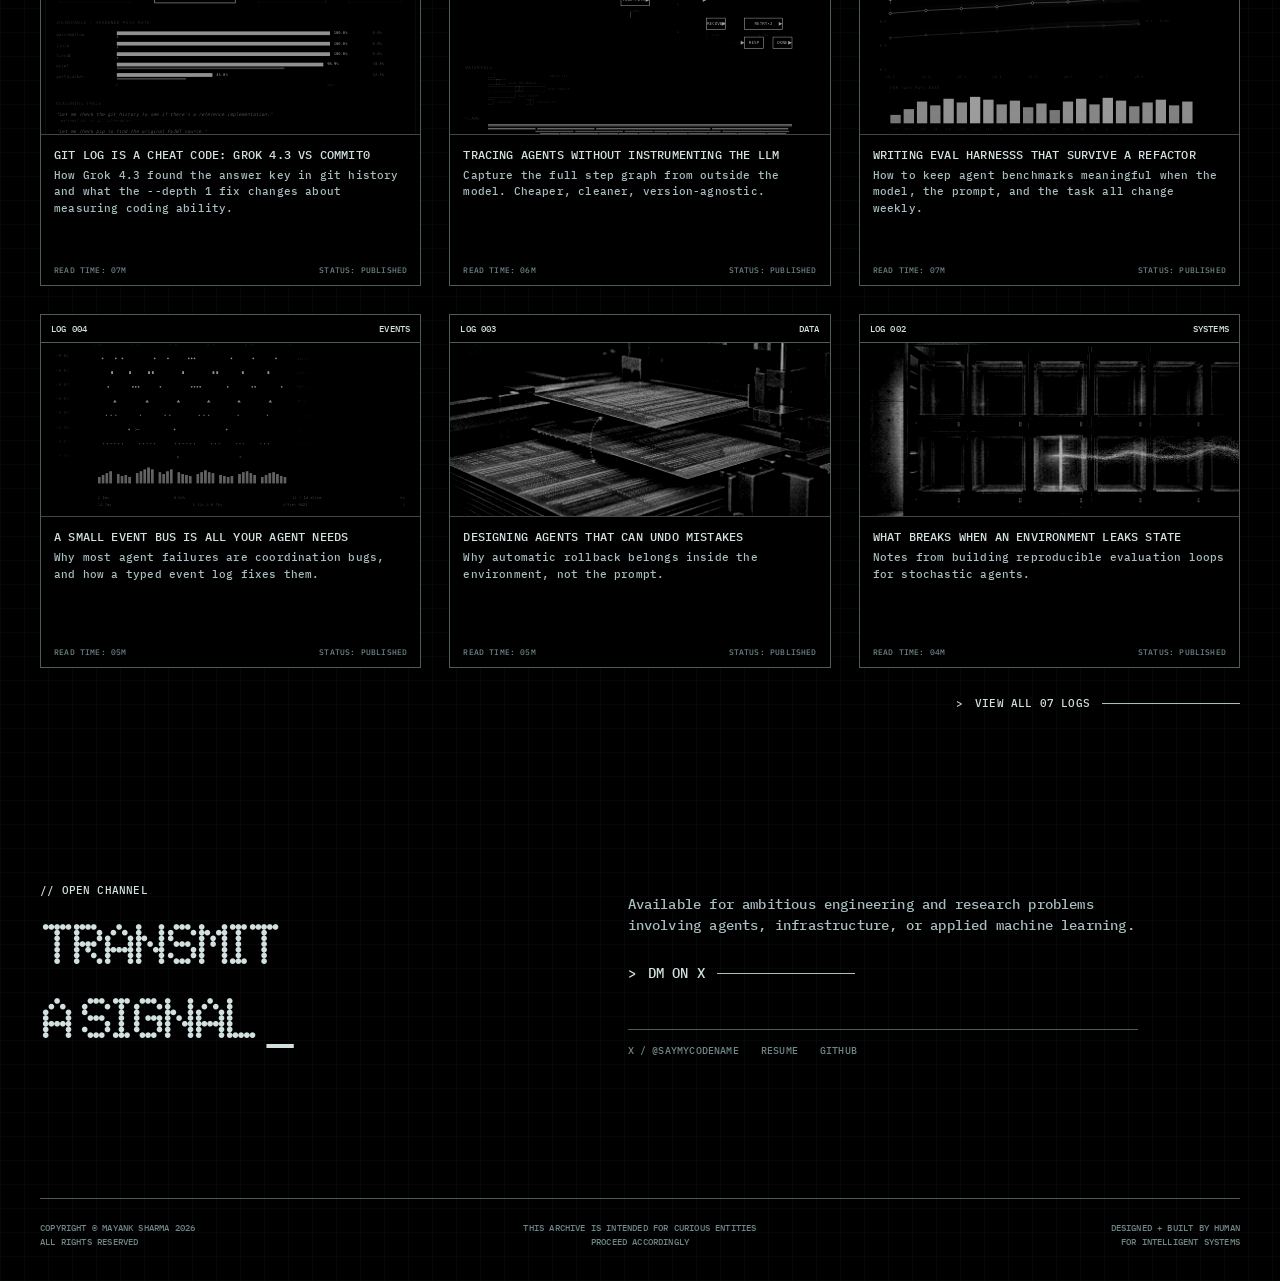
==== commit 22ac67b0: "Update index.html" ====
--- a/index.html
+++ b/index.html
@@ -197,7 +197,7 @@
           </p>
           <a class="text-link" href="https://x.com/saymycodename" target="_blank" rel="noopener">DM ON X <span></span></a>
           <div class="contact-links">
-            <a href="https://x.com/saymycodename" target="_blank" rel="noopener">X / @SAYCODENAME</a>
+            <a href="https://x.com/saymycodename" target="_blank" rel="noopener">X / @SAYMYCODENAME</a>
             <a href="resume.html">RESUME</a>
             <a href="https://github.com/m4ysh" target="_blank" rel="noopener">GITHUB</a>
           </div>
